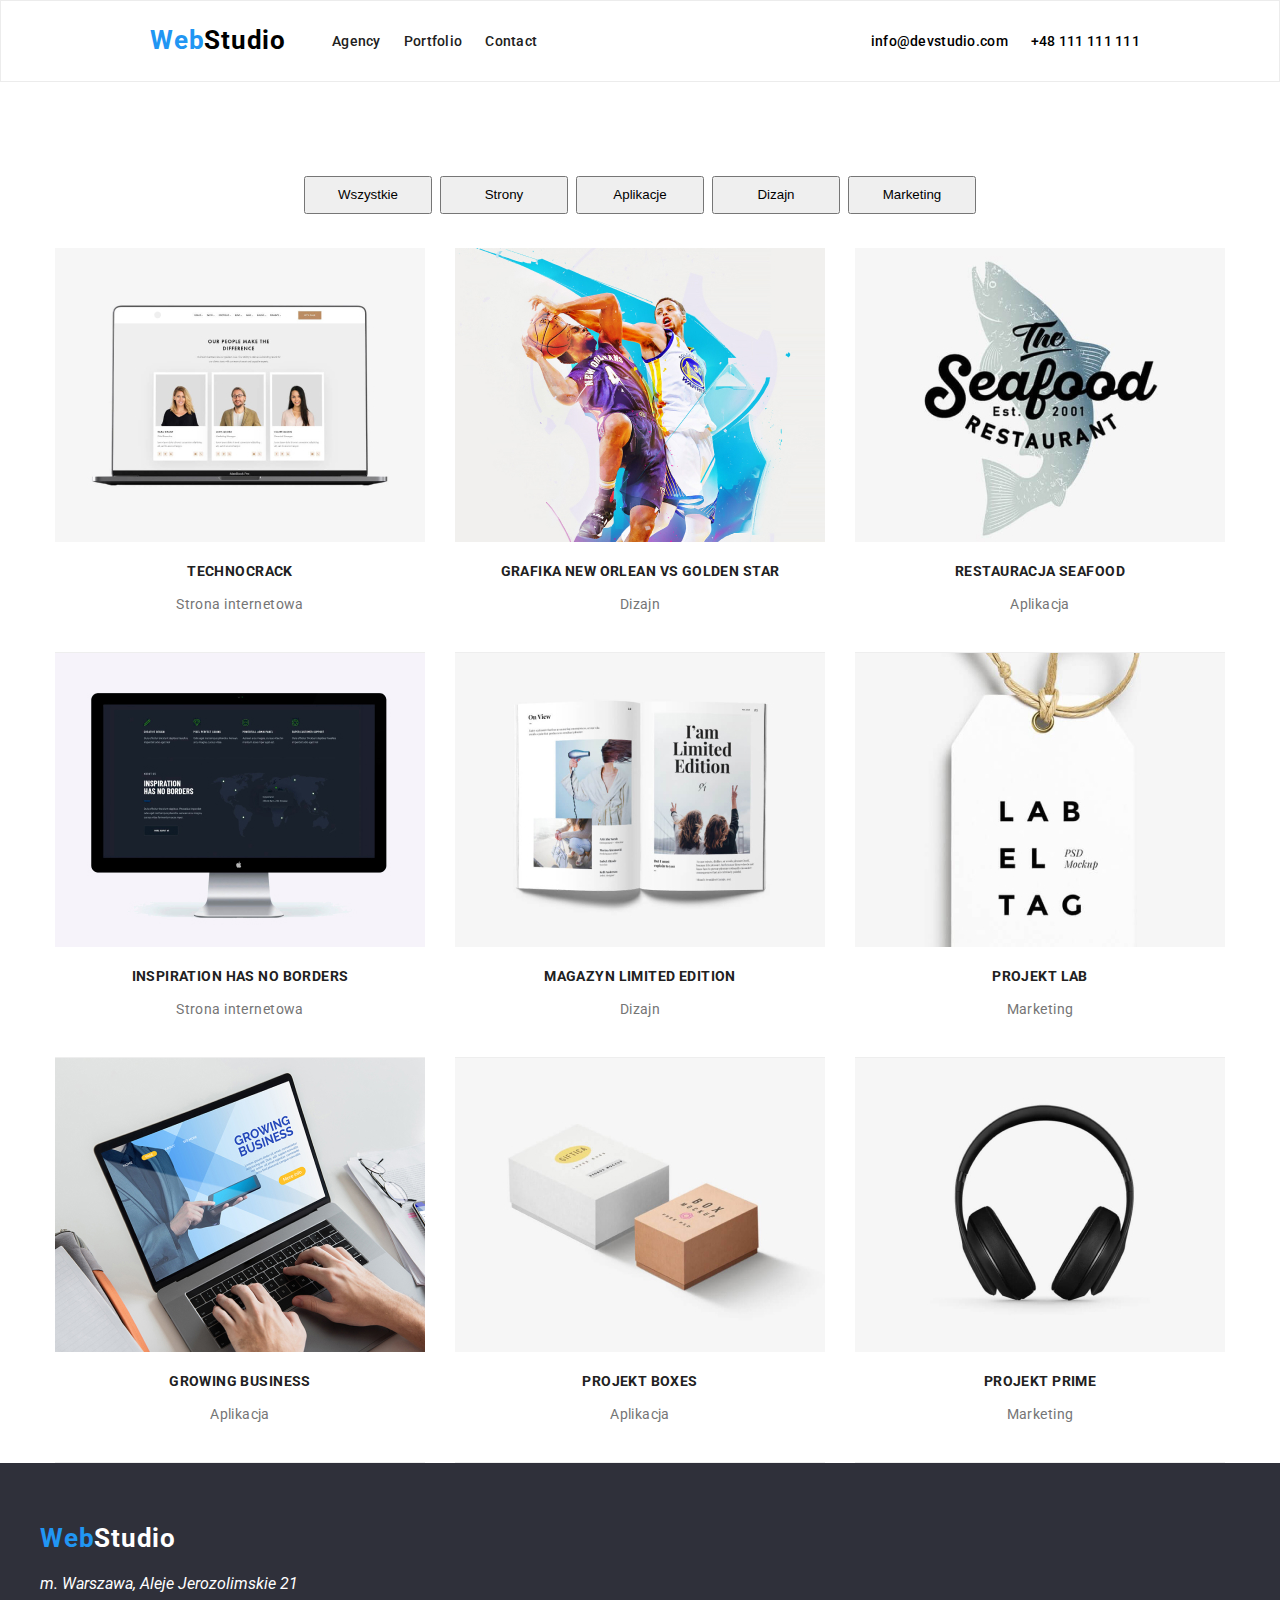
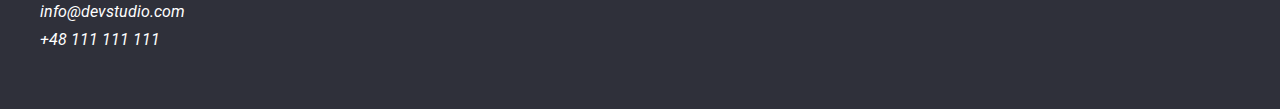
==== portfolio.html @ af219b0c "initial commit" ====
<!DOCTYPE html>
<html lang="en">

<head>
    <meta charset="UTF-8">
    <meta http-equiv="X-UA-Compatible" content="IE=edge">
    <meta name="viewport" content="width=device-width, initial-scale=1.0">
    <title>Portfolio</title>
    <link rel="stylesheet" href="styles.css">
    <link href="https://fonts.googleapis.com/css2?family=Roboto:wght@400;500;700&display=swap" rel="stylesheet" />

</head>

<body>
    <header class="header header_border">
        <div class="header_menu container">


            <nav class="nav">
                <a class="pierwsza_czesc_logo link ustawienie_logo_w_headerze" href="./index.html">
                    Web<span class="druga_czesc_logo link">Studio</span>
                </a>
                <ul class="nav__list list">
                    <li>
                        <a class="nav__l_i link" href="#">Agency</a>
                    </li>
                    <li>
                        <a class="nav__l_i link" href="./portfolio.html">Portfolio</a>
                    </li>
                    <li>
                        <a class="nav__l_i link" href="#">Contact</a>
                    </li>
                </ul>
            </nav>
            <ul class="adress_header list">
                <li>
                    <a class="adress_header_l_i link" href="mailto:info@devstudio.com">
                        info@devstudio.com</a>
                </li>

                <li>
                    <a class="adress_header_l_i link" href="tel:+48111111111">
                        +48 111 111 111</a>
                </li>
            </ul>

        </div>

    </header>


    <main>
        <!--filters-->
        <div class="container filters">
            <section class="margin_l_r_auto">
                <button type="button" class="portfolio_btn">Wszystkie</button>
                <button type="button" class="portfolio_btn">
                    Strony</button>
                <button type="button" class="portfolio_btn">
                    Aplikacje</button>
                <button type="button" class="portfolio_btn">
                    Dizajn</button>
                <button type="button" class="portfolio_btn">
                    Marketing</button>
            </section>
        </div>
        <section class="container">
            <ul class="wrapping">
                <li class="list porftolio_list porftolio_border"><img src="./images/projekt1.jpg" alt="strona z ludźmi">
                    <div class="boxWtxtPortfolio">
                        <h3 class="naglowki_niższego_stopnia">Technocrack</h3>
                        <p class="akapit_p_class">Strona internetowa</p>
                    </div>

                </li>
                <li class="list porftolio_list porftolio_border"><img src="./images/projekt3.jpg"
                        alt="basketball players">
                    <div class="boxWtxtPortfolio">
                        <h3 class="naglowki_niższego_stopnia">Grafika New Orlean vs Golden Star</h3>
                        <p class="akapit_p_class">Dizajn</p>
                    </div>

                </li>
                <li class="list porftolio_list porftolio_border"><img src="./images/projekt4.jpg"
                        alt="Logo restauracji">
                    <div class="boxWtxtPortfolio">
                        <h3 class="naglowki_niższego_stopnia">Restauracja Seafood</h3>
                        <p class="akapit_p_class">Aplikacja</p>
                    </div>

                </li>
                <li class="list porftolio_list porftolio_border"><img src="./images/projekt5.jpg" alt="monitor">
                    <div class="boxWtxtPortfolio">
                        <h3 class="naglowki_niższego_stopnia">Inspiration has no Borders</h3>
                        <p class="akapit_p_class">Strona internetowa</p>
                    </div>

                </li>
                <li class="list porftolio_list porftolio_border"><img src="./images/projekt6.jpg" alt="otwarty magazyn">
                    <div class="boxWtxtPortfolio">
                        <h3 class="naglowki_niższego_stopnia">Magazyn Limited Edition</h3>
                        <p class="akapit_p_class">Dizajn</p>
                    </div>

                </li>
                <li class="list porftolio_list porftolio_border"><img src="./images/projekt7.jpg" alt="brand">
                    <div class="boxWtxtPortfolio">
                        <h3 class="naglowki_niższego_stopnia">Projekt LAB</h3>
                        <p class="akapit_p_class">Marketing</p>
                    </div>

                </li>
                <li class="list porftolio_list porftolio_border"><img src="./images/projekt8.jpg"
                        alt="person working on laptop">
                    <div class="boxWtxtPortfolio">
                        <h3 class="naglowki_niższego_stopnia">Growing Business</h3>
                        <p class="akapit_p_class">Aplikacja</p>
                    </div>

                </li>
                <li class="list porftolio_list porftolio_border"><img src="./images/projekt9.jpg" alt="boxes">
                    <div class="boxWtxtPortfolio">
                        <h3 class="naglowki_niższego_stopnia">Projekt Boxes</h3>
                        <p class="akapit_p_class">Aplikacja</p>
                    </div>

                </li>
                <li class="list porftolio_list porftolio_border"><img src="./images/projekt2.jpg" alt="headphones">
                    <div class="boxWtxtPortfolio">
                        <h3 class="naglowki_niższego_stopnia">Projekt Prime</h3>
                        <p class="akapit_p_class">Marketing</p>
                    </div>

                </li>
            </ul>
        </section>
    </main>




    <footer class="footer">
        <div class="container">
            <div class="logo_stopki">
                <a class="pierwsza_czesc_logo_footer" href="./index.html">Web<span
                        class="druga_czesc_logo potrzeba_białego_tekstu">Studio</span>
                </a>
            </div>


            <address class="adress">
                <ul>
                    <li class="ulozenie_adresu_w_stopce list">
                        <a class="potrzeba_białego_tekstu link list">
                            m. Warszawa, Aleje Jerozolimskie 21</a>
                    </li>
                    <li class="ulozenie_adresu_w_stopce list">
                        <a class="adress_footer_l_i potrzeba_białego_tekstu link list" href="mailto:info@devstudio.com">
                            info@devstudio.com</a>
                    </li>
                    <li class="list ulozenie_adresu_w_stopce ulozenie_adresu_w_stopce_ostatni_element"><a
                            class="adress_footer_l_i potrzeba_białego_tekstu link list" href="tel:+48111111111">
                            +48 111 111 111</a></li>
                </ul>
            </address>
        </div>
    </footer>

</body>

</html>
---- styles.css ----
:root {
  --main--font: "Roboto", sans-serif;
  --main--color: #2196f3;
  --secondary-color: #000;
  --third-color: #fff;
  --main-background-color: #fff;
  --secoundary-backgroundcolor: #2196f3;
}

body {
  font-family: var(--main--font);
  background-color: var(--main-background-color);
  color: var(--secondary-color);
  margin: 0;
  padding: 0;
}
h1,
h2,
h3,
h4,
h5,
h6 {
  margin: 0;
}
ul,
ol {
  margin: 0;
  padding: 0;
}
p {
  padding: 0;
}
.list {
  list-style: none;
}
.link {
  text-decoration: none;
}
img {
  display: block;
}

.container {
  width: 1200px;
  margin-left: auto;
  margin-right: auto;
}
.header_border{
  border: 1px solid #ECECEC;
}

.header .container {
  display: flex;
}

.nav__list {
  display: flex;
  align-items: center;
}
.nav {
  display: flex;
}
.adress_header {
  display: flex;
  align-items: center;
}
.pierwsza_czesc_logo {
  display: flex;
  margin-left: 110px;
}
.druga_czesc_logo {
  display: flex;
  margin-right: 46px;
}

.ustawienie_logo_w_headerze{
  padding-top: 24px;
  padding-bottom: 25px;
}


.nav__l_i {
  margin-right: 23px;
}
.adress_header {
  margin-left: auto;
  margin-right: 100px;
}
.adress_header_l_i {
  margin-left: 23px;
}

/* LOGO */
.pierwsza_czesc_logo {
  font-family: var(--main-color);
  font-weight: 700;
  font-size: 26px;
  text-decoration: none;
  line-height: 1.192;
  letter-spacing: 0.03em;
  color: #2196f3;
}

.druga_czesc_logo {
  color: var(--secondary-color);
  letter-spacing: 0.03em;
  text-decoration: none;
  line-height: 1.192;
  font-weight: 700;
  font-size: 26px;
}

.footer {
  background: #2f303a;
}
.logo_stopki {
  padding-top: 60px;
  padding-bottom: 20px;
}

.ulozenie_adresu_w_stopce {
  padding-bottom: 9px;
}
.ulozenie_adresu_w_stopce_ostatni_element {
  padding-bottom: 60px;
}

.background_div {
  background: #2f303a;
}
.container_hero {
  display: flex;
  flex-direction: column;
  align-items: center;
  justify-content: center;
  color: var(--third-color);
  padding-top: 200px;
  padding-bottom: 200px;
}
/* NAGŁóWEK*/

.nav__l_i {
  text-decoration: none;
  font-weight: 500;
  font-size: 14px;
  line-height: 1.333;
  letter-spacing: 0.02em;
  color: #212121;
}

.nav__l_i:hover,
.nav__l_i:focus,
.adress_header_l_i:hover,
.adress_header_l_i:focus .adress_footer_l_i:hover,
.adress_footer_l_i:focus {
  color: var(--main--color);
}
.modal-btn:hover,
.modal-btn:focus,
.portfolio_btn:hover,
.portfolio_btn:focus {
  background-color: var(--main--color);
  color: var(--third-color);
}

.adress_header {
  font-weight: 500;
  font-size: 14px;
  line-height: 1.333;
  letter-spacing: 0.02em;
}

.adress_header_l_i,
.adress_footer_l_i {
  text-decoration: none;
  color: var(--secondary-color);
}
.padding_hero {
  padding-bottom: 30px;
}

.znacznik_naglowka {
  width: 696px;
  height: 120px;

  margin-left: auto;
  margin-right: auto;
  font-weight: 900;
  font-size: 44px;
  line-height: 1.36;
  text-align: center;
  letter-spacing: 0.06em;
  text-transform: uppercase;
  color: var(--third-color);
}

.modal-btn {
  cursor: pointer;
  width: 200px;
  height: 50px;
  background: var(--main--color);
  box-shadow: 0px 4px 4px rgba(0, 0, 0, 0.15);
  border-radius: 4px;
}

/* Dotyczące tesktów */
.akapit_p_class {
  font-size: 14px;
  line-height: 1.714;
  letter-spacing: 0.03em;
  color: #757575;
}

.naglowki_niższego_stopnia {
  font-weight: bold;
  font-size: 14px;
  line-height: 1.142;
  letter-spacing: 0.03em;
  text-transform: uppercase;
  color: #212121;
}

.naglowek_drugiego_stopnia {
  font-weight: bold;
  font-size: 36px;
  line-height: 1.166;
  text-align: center;
  letter-spacing: 0.03em;
  color: #212121;
  padding-bottom: 50px;
}
.potrzeba_białego_tekstu {
  color: var(--third-color);
}

.box {
  width: 370px;
  height: 294px;
  padding-right: 30px;
  padding-left: 30px;
}
.box2 {
  padding-right: 30px;
  padding-left: 30px;
}
.our_team_padding {
  padding-top: 188px;
  padding-bottom: 50px;
}
.boxWtxt {
  display: flex;
  flex-direction: column;
  align-items: center;
  justify-content: center;
  width: 270px;
  height: 108px;
  margin-right: 30px;
  margin-left: 30px;
}
.boxWtxtPortfolio {
  display: flex;
  flex-direction: column;
  align-items: center;
  justify-content: center;
  width: 370px;
  height: 110px;
}
.boxWtxt1 {
  padding-top: 30px;
  padding-bottom: 10px;
}
.boxWtxt2 {
  padding-bottom: 30px;
}

.lorem_list {
  display: flex;
}
.lista_zdjec {
  margin-left: auto;
  margin-right: auto;
}

/* koniec dot. tekstu*/

/* background*/
.lorem_list_bg {
  margin-right: auto;
  margin-left: auto;
  padding-top: 94px;
  padding-bottom: 94px;
}

.what_we_do {
  padding-bottom: 50px;
  display: flex;
  flex-direction: column;
  align-items: center;
  justify-content: center;
}
.container_our_team_bg {
  display: flex;
  flex-direction: column;
  align-items: center;
  justify-content: center;
}
.pierwsza_czesc_logo_footer {
  display: flex;
  font-family: var(--main-color);
  font-weight: 700;
  font-size: 26px;
  text-decoration: none;
  line-height: 1.192;
  letter-spacing: 0.03em;
  color: #2196f3;
}

/* PORTFOLIO PART */
.portfolio_btn {
  cursor: pointer;
  width: 128px;
  height: 38px;
  margin-right: 4px;
  margin-left: 4px;
}

.filters {
  padding-top: 94px;
  padding-bottom: 34px;
}
.wrapping {
  display: flex;
  flex-wrap: wrap;
}
.margin_l_r_auto {
  display: flex;
  justify-content: center;
  margin-left: auto;
  margin-right: auto;
}
.porftolio_list:nth-child(3n + 1) {
  margin-right: 30px;
  margin-left: 15px;
}
.porftolio_list:nth-child(3n) {
  margin-right: 15px;
  margin-left: 30px;
}
.porftolio_border{
  border-bottom: 1px solid #EEEEEE;
}
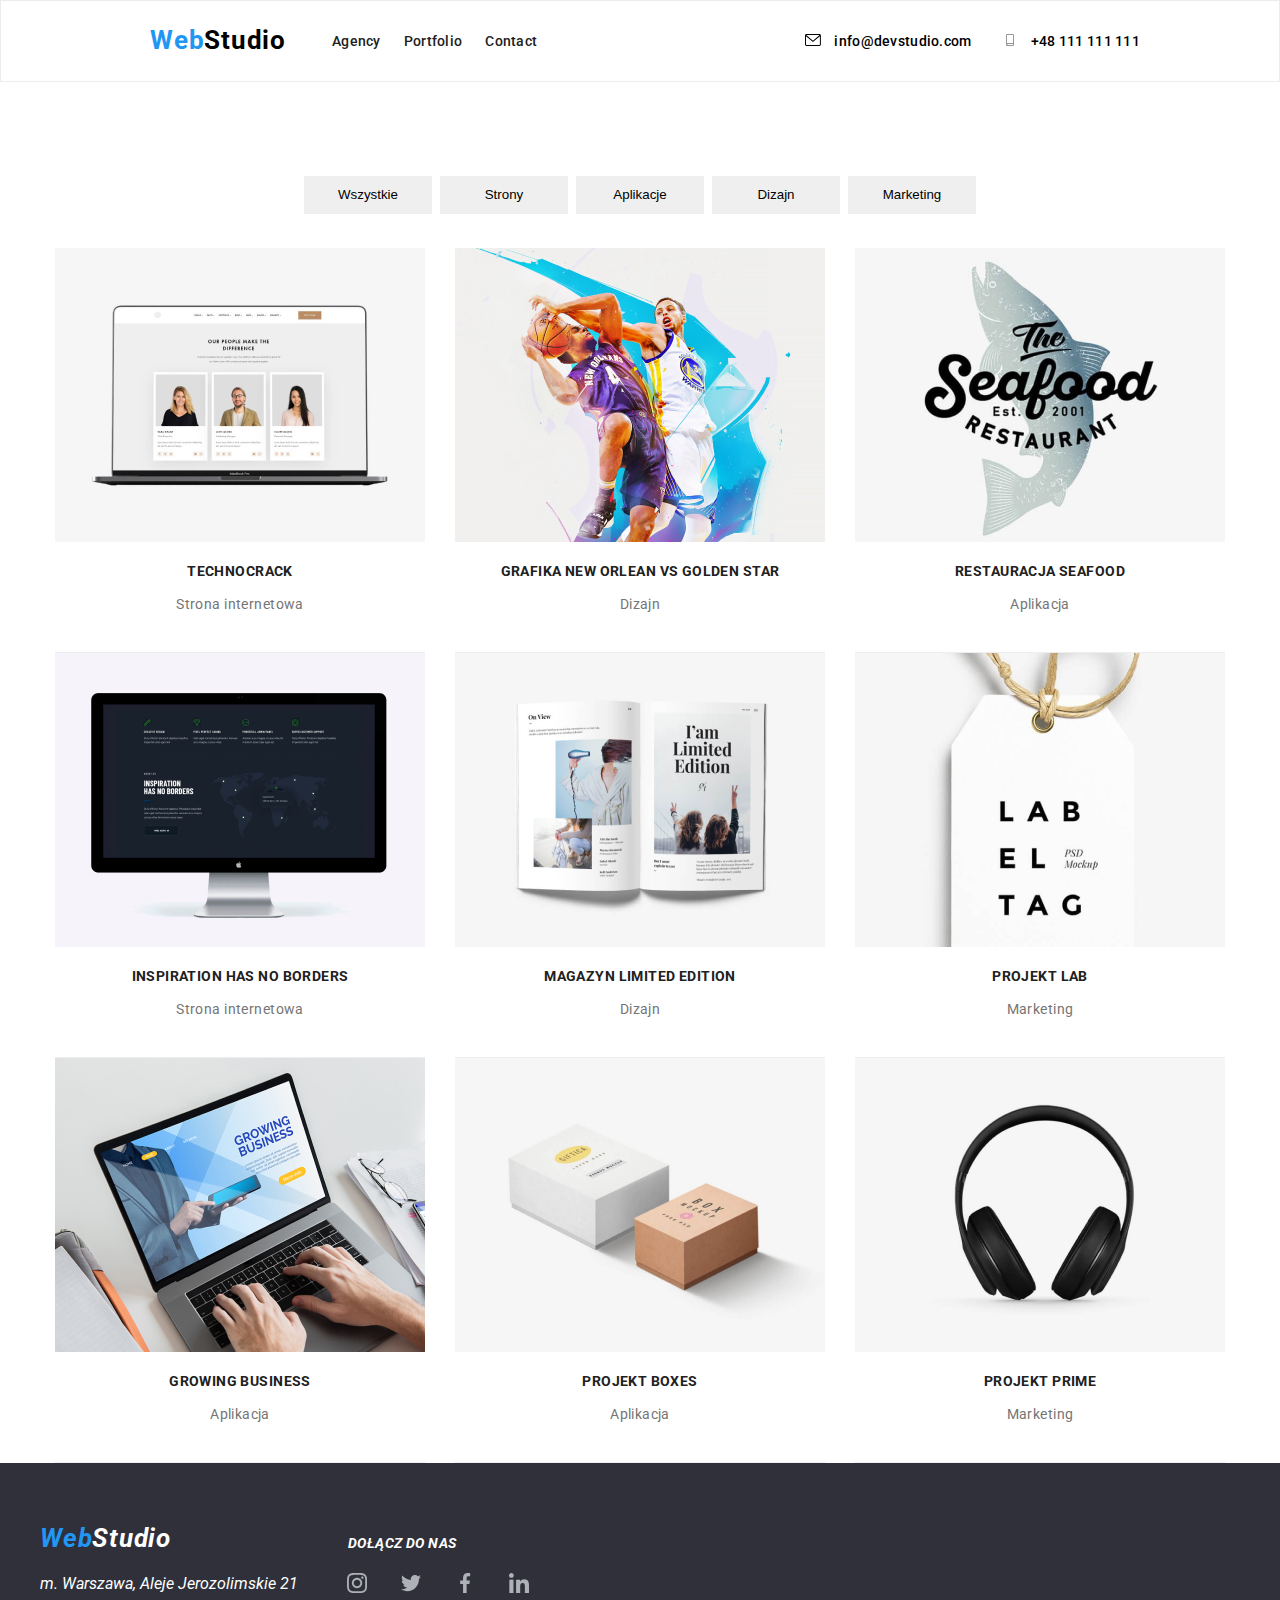
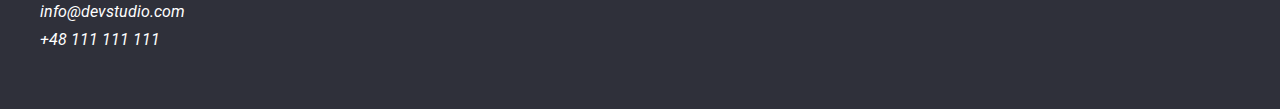
==== commit fa97de2d: "gotowe_do_wyslania_zad_4" ====
--- a/portfolio.html
+++ b/portfolio.html
@@ -34,11 +34,18 @@
             </nav>
             <ul class="adress_header list">
                 <li>
+                    <svg width="16" height="12">
+                        <use href="../images/symbole_heder_lorem.svg#icon-email"></use>
+                    </svg>
                     <a class="adress_header_l_i link" href="mailto:info@devstudio.com">
+
                         info@devstudio.com</a>
                 </li>
 
                 <li>
+                    <svg width="16" height="12" class="odstep_miedzy_email_telefon">
+                        <use href="../images/symbole_heder_lorem.svg#icon-smartphone"></use>
+                    </svg>
                     <a class="adress_header_l_i link" href="tel:+48111111111">
                         +48 111 111 111</a>
                 </li>
@@ -66,22 +73,23 @@
         </div>
         <section class="container">
             <ul class="wrapping">
-                <li class="list porftolio_list porftolio_border"><img src="./images/projekt1.jpg" alt="strona z ludźmi">
-                    <div class="boxWtxtPortfolio">
-                        <h3 class="naglowki_niższego_stopnia">Technocrack</h3>
+                <li class="list porftolio_list porftolio_border portfolio_swiec"><img src="./images/projekt1.jpg"
+                        alt="strona z ludźmi">
+                    <div class="boxWtxtPortfolio">
+                        <h3 class="naglowki_niższego_stopnia portfolio_title">Technocrack</h3>
                         <p class="akapit_p_class">Strona internetowa</p>
                     </div>
 
                 </li>
-                <li class="list porftolio_list porftolio_border"><img src="./images/projekt3.jpg"
+                <li class="list porftolio_list porftolio_border portfolio_swiec"><img src="./images/projekt3.jpg"
                         alt="basketball players">
                     <div class="boxWtxtPortfolio">
-                        <h3 class="naglowki_niższego_stopnia">Grafika New Orlean vs Golden Star</h3>
+                        <h3 class="naglowki_niższego_stopnia portfolio_title">Grafika New Orlean vs Golden Star</h3>
                         <p class="akapit_p_class">Dizajn</p>
                     </div>
 
                 </li>
-                <li class="list porftolio_list porftolio_border"><img src="./images/projekt4.jpg"
+                <li class="list porftolio_list porftolio_border portfolio_swiec"><img src="./images/projekt4.jpg"
                         alt="Logo restauracji">
                     <div class="boxWtxtPortfolio">
                         <h3 class="naglowki_niższego_stopnia">Restauracja Seafood</h3>
@@ -89,28 +97,31 @@
                     </div>
 
                 </li>
-                <li class="list porftolio_list porftolio_border"><img src="./images/projekt5.jpg" alt="monitor">
+                <li class="list porftolio_list porftolio_border portfolio_swiec"><img src="./images/projekt5.jpg"
+                        alt="monitor">
                     <div class="boxWtxtPortfolio">
                         <h3 class="naglowki_niższego_stopnia">Inspiration has no Borders</h3>
                         <p class="akapit_p_class">Strona internetowa</p>
                     </div>
 
                 </li>
-                <li class="list porftolio_list porftolio_border"><img src="./images/projekt6.jpg" alt="otwarty magazyn">
+                <li class="list porftolio_list porftolio_border portfolio_swiec"><img src="./images/projekt6.jpg"
+                        alt="otwarty magazyn">
                     <div class="boxWtxtPortfolio">
                         <h3 class="naglowki_niższego_stopnia">Magazyn Limited Edition</h3>
                         <p class="akapit_p_class">Dizajn</p>
                     </div>
 
                 </li>
-                <li class="list porftolio_list porftolio_border"><img src="./images/projekt7.jpg" alt="brand">
+                <li class="list porftolio_list porftolio_border portfolio_swiec"><img src="./images/projekt7.jpg"
+                        alt="brand">
                     <div class="boxWtxtPortfolio">
                         <h3 class="naglowki_niższego_stopnia">Projekt LAB</h3>
                         <p class="akapit_p_class">Marketing</p>
                     </div>
 
                 </li>
-                <li class="list porftolio_list porftolio_border"><img src="./images/projekt8.jpg"
+                <li class="list porftolio_list porftolio_border portfolio_swiec"><img src="./images/projekt8.jpg"
                         alt="person working on laptop">
                     <div class="boxWtxtPortfolio">
                         <h3 class="naglowki_niższego_stopnia">Growing Business</h3>
@@ -118,14 +129,16 @@
                     </div>
 
                 </li>
-                <li class="list porftolio_list porftolio_border"><img src="./images/projekt9.jpg" alt="boxes">
+                <li class="list porftolio_list porftolio_border portfolio_swiec"><img src="./images/projekt9.jpg"
+                        alt="boxes">
                     <div class="boxWtxtPortfolio">
                         <h3 class="naglowki_niższego_stopnia">Projekt Boxes</h3>
                         <p class="akapit_p_class">Aplikacja</p>
                     </div>
 
                 </li>
-                <li class="list porftolio_list porftolio_border"><img src="./images/projekt2.jpg" alt="headphones">
+                <li class="list porftolio_list porftolio_border portfolio_swiec"><img src="./images/projekt2.jpg"
+                        alt="headphones">
                     <div class="boxWtxtPortfolio">
                         <h3 class="naglowki_niższego_stopnia">Projekt Prime</h3>
                         <p class="akapit_p_class">Marketing</p>
@@ -141,27 +154,85 @@
 
     <footer class="footer">
         <div class="container">
-            <div class="logo_stopki">
-                <a class="pierwsza_czesc_logo_footer" href="./index.html">Web<span
-                        class="druga_czesc_logo potrzeba_białego_tekstu">Studio</span>
-                </a>
-            </div>
+
 
 
             <address class="adress">
-                <ul>
-                    <li class="ulozenie_adresu_w_stopce list">
-                        <a class="potrzeba_białego_tekstu link list">
-                            m. Warszawa, Aleje Jerozolimskie 21</a>
-                    </li>
-                    <li class="ulozenie_adresu_w_stopce list">
-                        <a class="adress_footer_l_i potrzeba_białego_tekstu link list" href="mailto:info@devstudio.com">
-                            info@devstudio.com</a>
-                    </li>
-                    <li class="list ulozenie_adresu_w_stopce ulozenie_adresu_w_stopce_ostatni_element"><a
-                            class="adress_footer_l_i potrzeba_białego_tekstu link list" href="tel:+48111111111">
-                            +48 111 111 111</a></li>
+
+                <ul class="list list_flex">
+                    <li>
+                        <div class="box_footer">
+                            <ul class="list link">
+                                <li>
+                                    <div class="logo_stopki">
+                                        <a class="pierwsza_czesc_logo_footer" href="./index.html">Web<span
+                                                class="druga_czesc_logo potrzeba_białego_tekstu">
+                                                Studio</span>
+                                        </a>
+                                    </div>
+                                </li>
+                                <li class="list ulozenie_adresu_w_stopce">
+                                    <a class="potrzeba_białego_tekstu">
+                                        m. Warszawa, Aleje Jerozolimskie 21</a>
+                                </li>
+                                <li class="list ulozenie_adresu_w_stopce">
+                                    <a class="adress_footer_l_i list potrzeba_białego_tekstu"
+                                        href="mailto:info@devstudio.com">
+                                        info@devstudio.com</a>
+                                </li>
+                                <li class="list ulozenie_adresu_w_stopce ulozenie_adresu_w_stopce_ostatni_element"><a
+                                        class="adress_footer_l_i list potrzeba_białego_tekstu" href="tel:+48111111111">
+                                        +48 111 111 111</a></li>
+                            </ul>
+                        </div>
+                    </li>
+                    <li>
+                        <div class="box_footer dolacz_footer">
+
+                            <h2 class="naglowki_niższego_stopnia potrzeba_białego_tekstu padding_dolacz_footer">
+                                DOŁĄCZ DO NAS</h2>
+
+
+                            <ul class="list icon_list">
+                                <li class="svg_list_i">
+                                    <a class="svg_link_i" href="#">
+                                        <svg width="20px" height="20px">
+                                            <use href="../images/symbole_ourteam_social.svg#icon-instagram"></use>
+                                        </svg>
+                                    </a>
+                                </li>
+                                <li class="svg_list_i">
+                                    <a class="svg_link_i" href="#">
+                                        <svg width="20" height="20">
+                                            <use href="../images/symbole_ourteam_social.svg#icon-twitter"></use>
+                                        </svg>
+                                    </a>
+                                </li>
+                                <li class="svg_list_i">
+                                    <a class="svg_link_i" href="#">
+                                        <svg width="20" height="20">
+                                            <use href="../images/symbole_ourteam_social.svg#icon-facebook"></use>
+                                        </svg>
+                                    </a>
+                                </li>
+                                <li class="svg_list_i">
+                                    <a class="svg_link_i" href="#">
+                                        <svg width="20" height="20">
+                                            <use href="../images/symbole_ourteam_social.svg#icon-linkedin"></use>
+                                        </svg>
+                                    </a>
+                                </li>
+                            </ul>
+                        </div>
+                    </li>
                 </ul>
+
+
+
+
+
+
+
             </address>
         </div>
     </footer>
--- a/styles.css
+++ b/styles.css
@@ -45,8 +45,8 @@
   margin-left: auto;
   margin-right: auto;
 }
-.header_border{
-  border: 1px solid #ECECEC;
+.header_border {
+  border: 1px solid #ececec;
 }
 
 .header .container {
@@ -73,12 +73,11 @@
   margin-right: 46px;
 }
 
-.ustawienie_logo_w_headerze{
+.ustawienie_logo_w_headerze {
   padding-top: 24px;
   padding-bottom: 25px;
 }
 
-
 .nav__l_i {
   margin-right: 23px;
 }
@@ -87,7 +86,10 @@
   margin-right: 100px;
 }
 .adress_header_l_i {
-  margin-left: 23px;
+  margin-left: 10px;
+}
+.odstep_miedzy_email_telefon {
+  margin-left: 30px;
 }
 
 /* LOGO */
@@ -128,6 +130,15 @@
 .background_div {
   background: #2f303a;
 }
+.background_img {
+  background-image: linear-gradient(
+      rgba(47, 48, 58, 0.4),
+      rgba(47, 48, 58, 0.4)
+    ),
+    url(./images/background_hero.png);
+  background-size: cover;
+  background-repeat: no-repeat;
+}
 .container_hero {
   display: flex;
   flex-direction: column;
@@ -151,7 +162,8 @@
 .nav__l_i:hover,
 .nav__l_i:focus,
 .adress_header_l_i:hover,
-.adress_header_l_i:focus .adress_footer_l_i:hover,
+.adress_header_l_i:focus,
+.adress_footer_l_i:hover,
 .adress_footer_l_i:focus {
   color: var(--main--color);
 }
@@ -161,6 +173,16 @@
 .portfolio_btn:focus {
   background-color: var(--main--color);
   color: var(--third-color);
+}
+
+.lorem_vector {
+  width: 270px;
+  height: 120px;
+  align-items: center;
+  justify-content: center;
+  margin-left: auto;
+  margin-right: auto;
+  display: flex;
 }
 
 .adress_header {
@@ -233,6 +255,10 @@
   color: var(--third-color);
 }
 
+.address {
+  display: flex;
+}
+
 .box {
   width: 370px;
   height: 294px;
@@ -240,11 +266,11 @@
   padding-left: 30px;
 }
 .box2 {
-  padding-right: 30px;
-  padding-left: 30px;
+  margin-right: 15px;
+  margin-left: 15px;
 }
 .our_team_padding {
-  padding-top: 188px;
+  padding-top: 94px;
   padding-bottom: 50px;
 }
 .boxWtxt {
@@ -253,9 +279,8 @@
   align-items: center;
   justify-content: center;
   width: 270px;
-  height: 108px;
-  margin-right: 30px;
-  margin-left: 30px;
+  margin-right: 15px;
+  margin-left: 15px;
 }
 .boxWtxtPortfolio {
   display: flex;
@@ -265,20 +290,105 @@
   width: 370px;
   height: 110px;
 }
+.social_icons {
+  width: 270px;
+  display: flex;
+  align-items: center;
+  justify-content: center;
+}
+.svg_list_i > .svg_link_i {
+  display: flex;
+  justify-content: center;
+  align-items: center;
+  width: 44px;
+  height: 44px;
+  border-radius: 50%;
+  margin-left: 10px;
+  fill: #afb1b8;
+}
+.icon_list {
+  width: 270px;
+  display: flex;
+  justify-content: center;
+  align-items: center;
+  margin-left: auto;
+  margin-right: auto;
+  padding-bottom: 94px;
+}
+
+.svg_link_i:hover,
+.svg_link_i:focus {
+  background-color: var(--main--color);
+  fill: var(--secondary-color);
+}
+.svg_list_i_c > .svg_link_i_c {
+  display: flex;
+  justify-content: center;
+  align-items: center;
+  width: 170px;
+  height: 92px;
+  border-radius: 50%;
+  margin-left: 10px;
+  fill: #afb1b8;
+}
+.portfolio_title {
+  justify-content: center;
+  text-align: center;
+  display: flex;
+  align-items: center;
+  margin-left: auto;
+  margin-right: auto;
+}
+
+.portfolio_swiec:hover,
+.portfolio_swiec:focus {
+  filter: brightness(50%);
+  background-color: rgba(47, 48, 58, 0.4);
+}
+
+.icon_list {
+  display: flex;
+  justify-content: center;
+  align-items: center;
+  margin-left: auto;
+  margin-right: auto;
+}
+
+.svg_link_i_c:hover,
+.svg_link_i_c:focus {
+  background-color: var(--main--color);
+  fill: var(--secondary-color);
+}
 .boxWtxt1 {
-  padding-top: 30px;
+  margin-top: 30px;
+  /* padding-bottom: 10px; */
+}
+/* .boxWtxt2 {
+  padding-bottom: 16px;
+} */
+.osoba_bg {
+  width: 270px;
+  height: 428px;
+  background-color: var(--main-background-color);
+  margin-bottom: 94px;
+}
+
+.lorem_list {
+  display: flex;
+}
+.lista_zdjec {
+  margin-left: auto;
+  margin-right: auto;
+}
+.list_flex {
+  display: flex;
+}
+
+.padding_dolacz_footer {
+  padding-left: 50px;
+  text-decoration: none;
+  padding-top: 72px;
   padding-bottom: 10px;
-}
-.boxWtxt2 {
-  padding-bottom: 30px;
-}
-
-.lorem_list {
-  display: flex;
-}
-.lista_zdjec {
-  margin-left: auto;
-  margin-right: auto;
 }
 
 /* koniec dot. tekstu*/
@@ -303,6 +413,7 @@
   flex-direction: column;
   align-items: center;
   justify-content: center;
+  background-color: #f5f4fa;
 }
 .pierwsza_czesc_logo_footer {
   display: flex;
@@ -322,6 +433,7 @@
   height: 38px;
   margin-right: 4px;
   margin-left: 4px;
+  border: none;
 }
 
 .filters {
@@ -346,6 +458,6 @@
   margin-right: 15px;
   margin-left: 30px;
 }
-.porftolio_border{
-  border-bottom: 1px solid #EEEEEE;
-}+.porftolio_border {
+  border-bottom: 1px solid #eeeeee;
+}
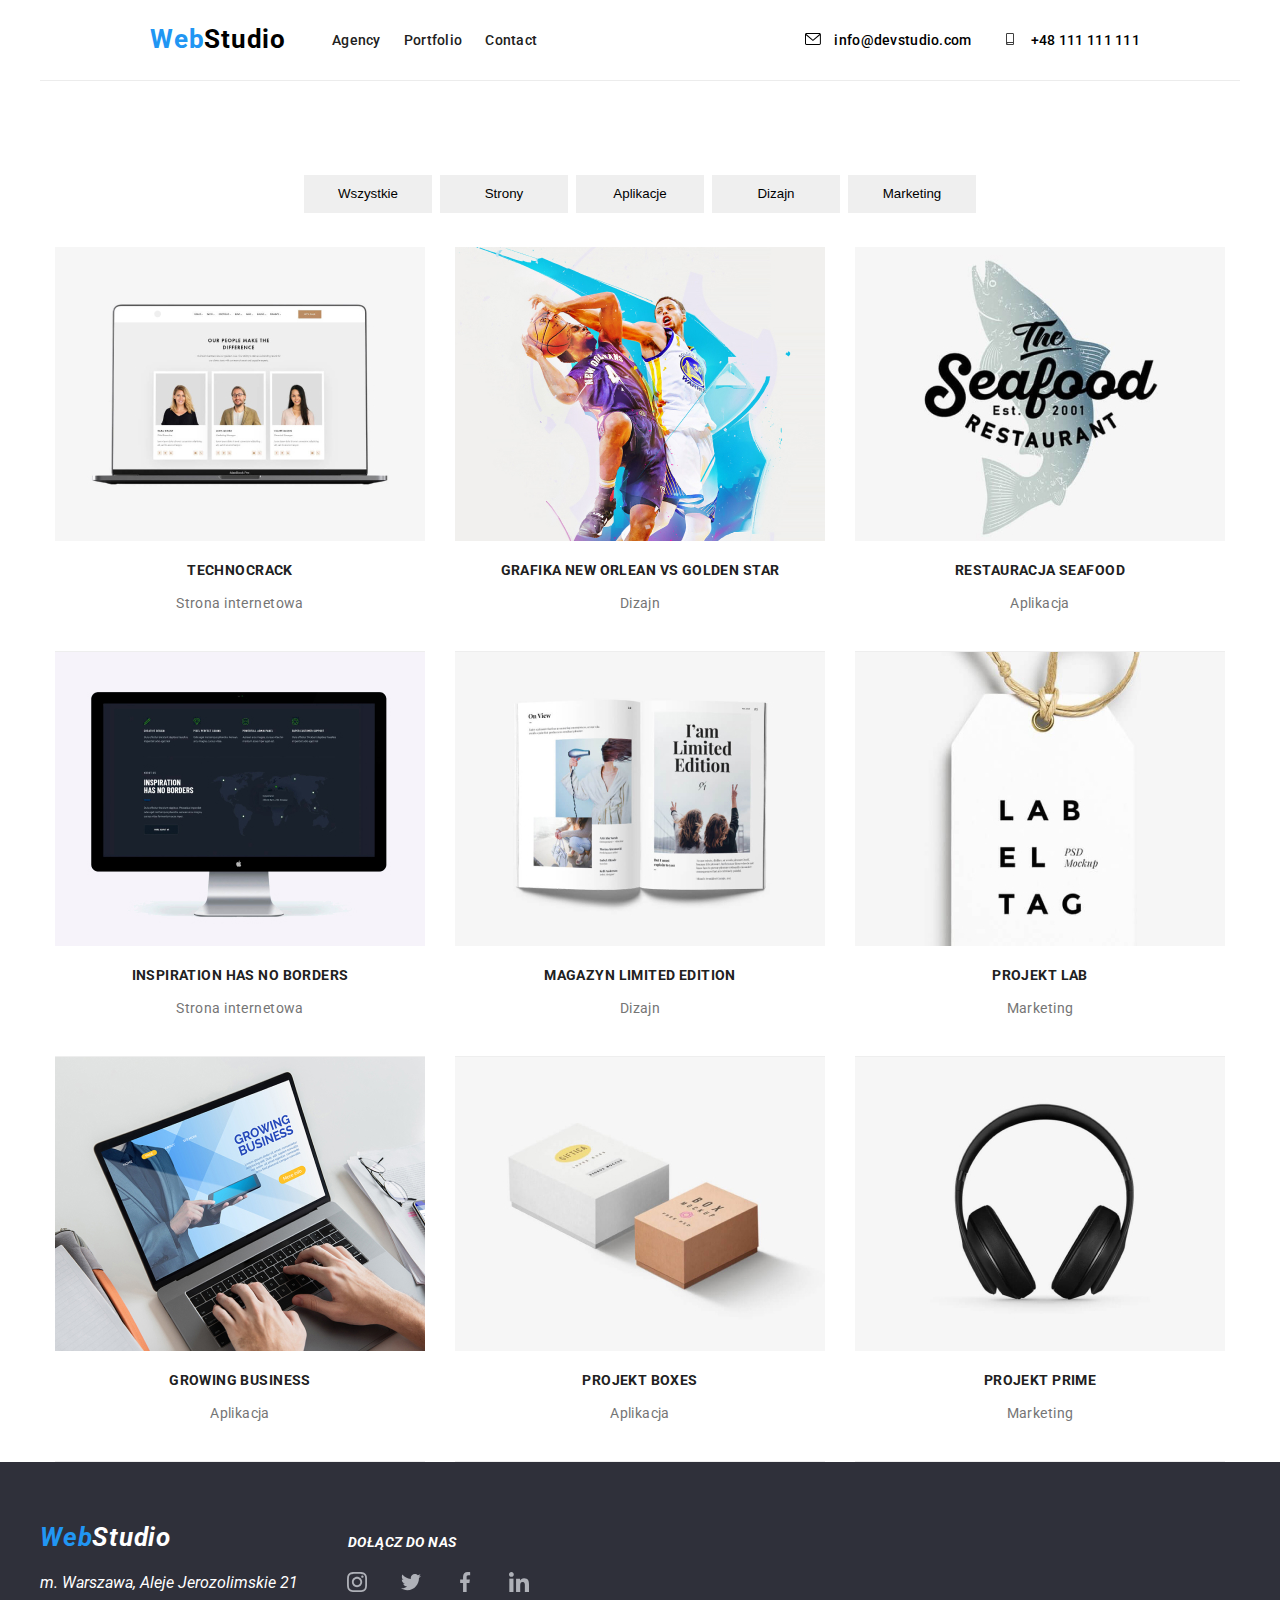
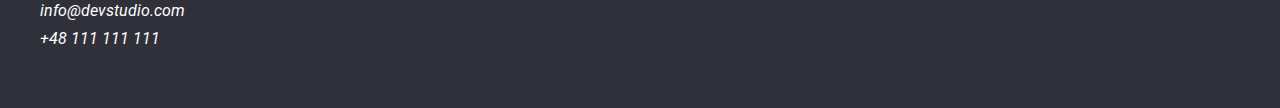
==== commit de9083a0: "fixes 3 sections" ====
--- a/portfolio.html
+++ b/portfolio.html
@@ -12,10 +12,10 @@
 </head>
 
 <body>
-    <header class="header header_border">
-        <div class="header_menu container">
-
-
+    <header class="header">
+        <div class="header_menu container header_border">
+    
+    
             <nav class="nav">
                 <a class="pierwsza_czesc_logo link ustawienie_logo_w_headerze" href="./index.html">
                     Web<span class="druga_czesc_logo link">Studio</span>
@@ -34,23 +34,23 @@
             </nav>
             <ul class="adress_header list">
                 <li>
-                    <svg width="16" height="12">
-                        <use href="../images/symbole_heder_lorem.svg#icon-email"></use>
+                    <svg width="16" height="12" class="svg_hover">
+                        <use href="./images/symbole_heder_lorem.svg#icon-email"></use>
                     </svg>
-                    <a class="adress_header_l_i link" href="mailto:info@devstudio.com">
-
+                    <a class="adress_header_l_i link address_color" href="mailto:info@devstudio.com">
+    
                         info@devstudio.com</a>
                 </li>
-
+    
                 <li>
-                    <svg width="16" height="12" class="odstep_miedzy_email_telefon">
-                        <use href="../images/symbole_heder_lorem.svg#icon-smartphone"></use>
+                    <svg width="16" height="12" class="svg_hover odstep_miedzy_email_telefon">
+                        <use href="./images/symbole_heder_lorem.svg#icon-smartphone"></use>
                     </svg>
-                    <a class="adress_header_l_i link" href="tel:+48111111111">
+                    <a class="adress_header_l_i link address_color" href="tel:+48111111111">
                         +48 111 111 111</a>
                 </li>
             </ul>
-
+    
         </div>
 
     </header>
@@ -197,28 +197,28 @@
                                 <li class="svg_list_i">
                                     <a class="svg_link_i" href="#">
                                         <svg width="20px" height="20px">
-                                            <use href="../images/symbole_ourteam_social.svg#icon-instagram"></use>
+                                            <use href="./images/symbole_ourteam_social.svg#icon-instagram"></use>
                                         </svg>
                                     </a>
                                 </li>
                                 <li class="svg_list_i">
                                     <a class="svg_link_i" href="#">
                                         <svg width="20" height="20">
-                                            <use href="../images/symbole_ourteam_social.svg#icon-twitter"></use>
+                                            <use href="./images/symbole_ourteam_social.svg#icon-twitter"></use>
                                         </svg>
                                     </a>
                                 </li>
                                 <li class="svg_list_i">
                                     <a class="svg_link_i" href="#">
                                         <svg width="20" height="20">
-                                            <use href="../images/symbole_ourteam_social.svg#icon-facebook"></use>
+                                            <use href="./images/symbole_ourteam_social.svg#icon-facebook"></use>
                                         </svg>
                                     </a>
                                 </li>
                                 <li class="svg_list_i">
                                     <a class="svg_link_i" href="#">
                                         <svg width="20" height="20">
-                                            <use href="../images/symbole_ourteam_social.svg#icon-linkedin"></use>
+                                            <use href="./images/symbole_ourteam_social.svg#icon-linkedin"></use>
                                         </svg>
                                     </a>
                                 </li>
--- a/styles.css
+++ b/styles.css
@@ -46,7 +46,7 @@
   margin-right: auto;
 }
 .header_border {
-  border: 1px solid #ececec;
+  border-bottom: 1px solid #ececec;
 }
 
 .header .container {
@@ -159,10 +159,12 @@
   color: #212121;
 }
 
+
+
+
+
 .nav__l_i:hover,
 .nav__l_i:focus,
-.adress_header_l_i:hover,
-.adress_header_l_i:focus,
 .adress_footer_l_i:hover,
 .adress_footer_l_i:focus {
   color: var(--main--color);
@@ -195,8 +197,25 @@
 .adress_header_l_i,
 .adress_footer_l_i {
   text-decoration: none;
-  color: var(--secondary-color);
-}
+}
+.address_color{
+color: var(--secondary-color);
+fill: var(--main--color);
+
+}
+.address_color:focus,
+.address_color:hover,
+.svg_hover:focus,
+.svg_hover:hover{
+  color: var(--main--color);
+  fill:var(--main--color);
+}
+.svg_hover{
+  fill: currentColor;
+}
+
+
+
 .padding_hero {
   padding-bottom: 30px;
 }
@@ -262,13 +281,23 @@
 .box {
   width: 370px;
   height: 294px;
-  padding-right: 30px;
-  padding-left: 30px;
-}
-.box2 {
+  padding-right: 15px;
+  padding-left: 15px;
+}
+.box:first-child{
+width: 370px;
+  height: 294px;
+  padding-left: 15px;
+}
+.box:last-child{
+width: 370px;
+  height: 294px;
+  padding-right: 15px;
+}
+/* .box2 {
   margin-right: 15px;
   margin-left: 15px;
-}
+} */
 .our_team_padding {
   padding-top: 94px;
   padding-bottom: 50px;
@@ -279,8 +308,6 @@
   align-items: center;
   justify-content: center;
   width: 270px;
-  margin-right: 15px;
-  margin-left: 15px;
 }
 .boxWtxtPortfolio {
   display: flex;
@@ -306,6 +333,7 @@
   margin-left: 10px;
   fill: #afb1b8;
 }
+
 .icon_list {
   width: 270px;
   display: flex;
@@ -352,6 +380,31 @@
   align-items: center;
   margin-left: auto;
   margin-right: auto;
+}
+
+
+.svg_list_i_c_k > .svg_link_i_c_k {
+  display: flex;
+  justify-content: center;
+  align-items: center;
+  width: 170px;
+  height: 92px;
+  margin-left: 10px;
+  border: 1px solid #AFB1B8;
+box-sizing: border-box;
+border-radius: 4px;
+  fill: #afb1b8;
+}
+.icon_color:hover,
+.icon_color:focus,
+.svg_link_i_c_k:hover,
+.svg_link_i_c_k:focus{
+  border-color: var(--secoundary-backgroundcolor);
+  fill:  var(--main--color);
+}
+.icon_color{
+  
+  fill:#AFB1B8;;
 }
 
 .svg_link_i_c:hover,
@@ -371,6 +424,8 @@
   height: 428px;
   background-color: var(--main-background-color);
   margin-bottom: 94px;
+  margin-right: 15px;
+  margin-left: 15px;
 }
 
 .lorem_list {
@@ -413,6 +468,9 @@
   flex-direction: column;
   align-items: center;
   justify-content: center;
+
+}
+.our_team_bg{
   background-color: #f5f4fa;
 }
 .pierwsza_czesc_logo_footer {
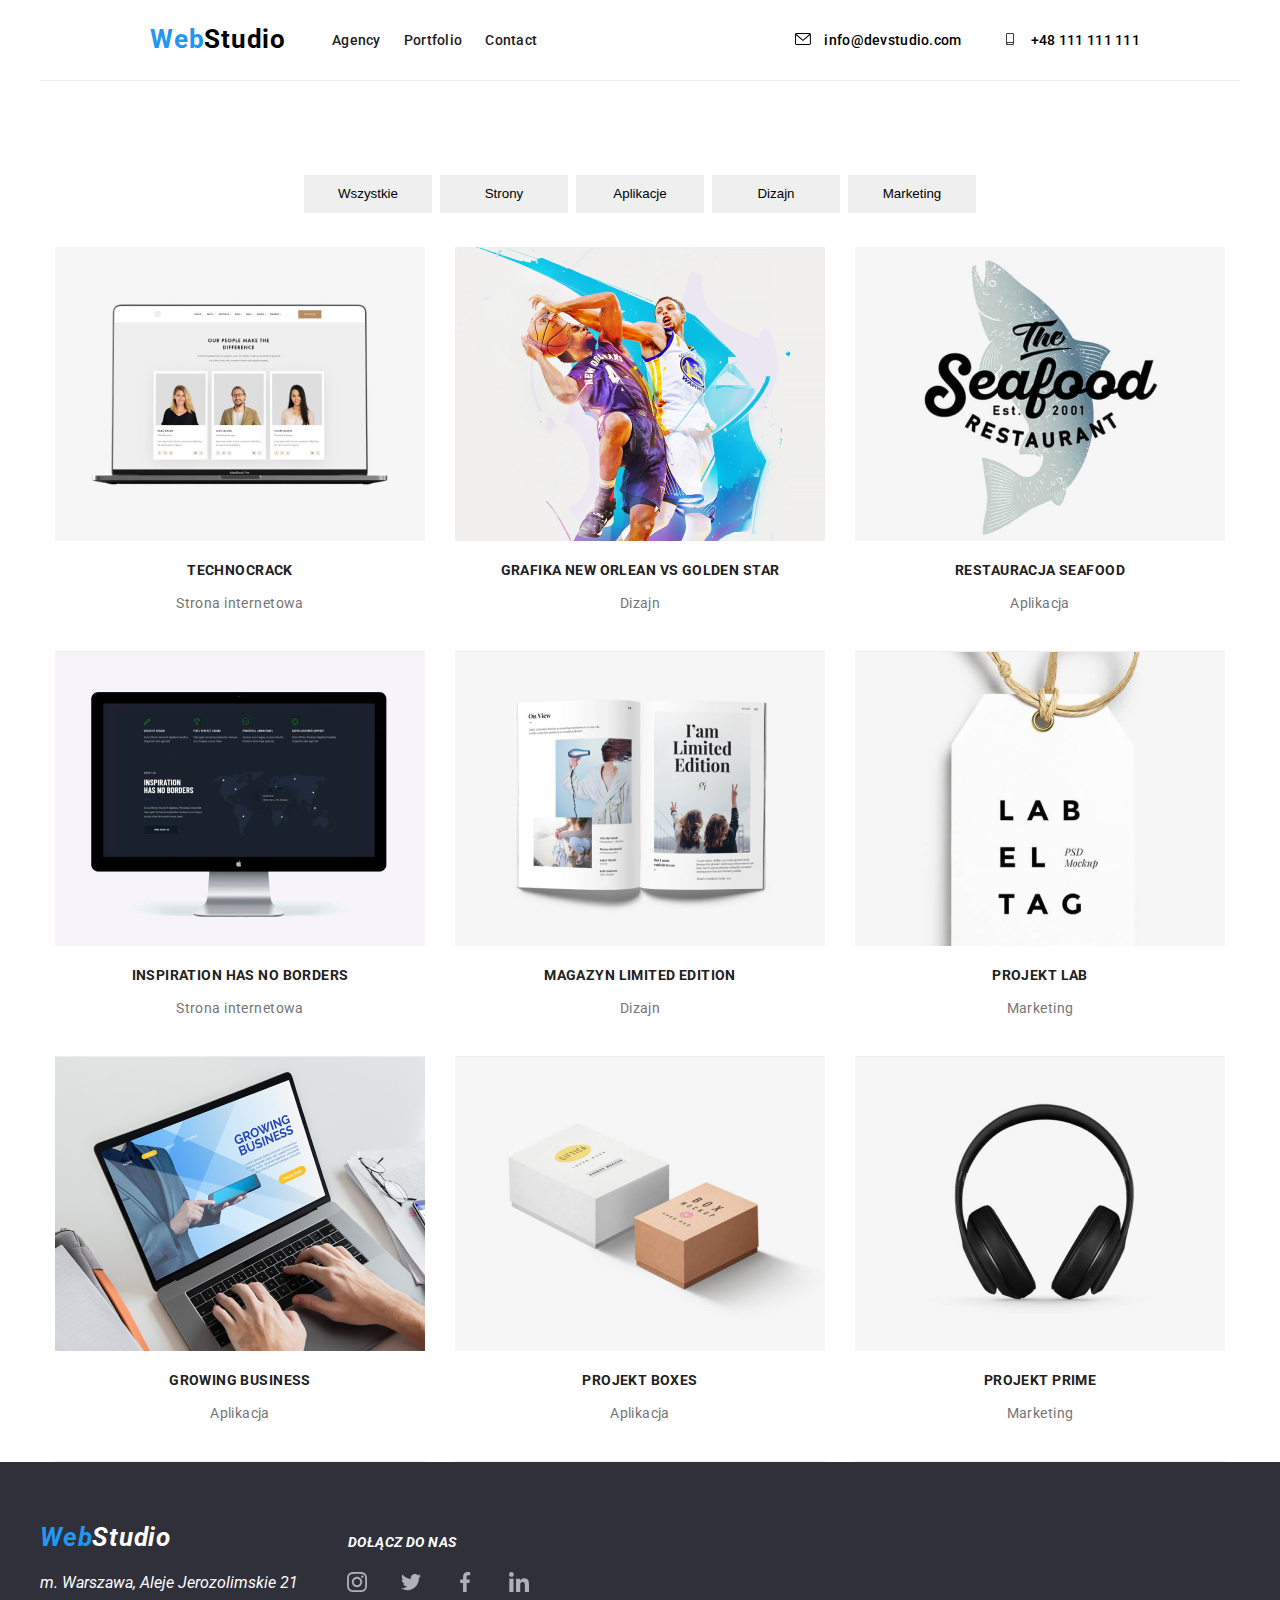
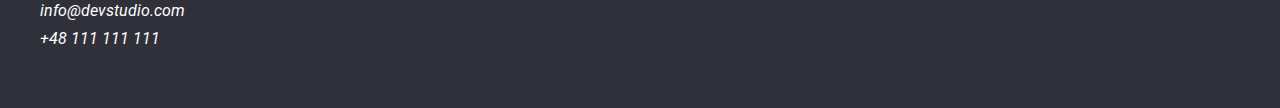
==== commit c838cda4: "last touch" ====
--- a/portfolio.html
+++ b/portfolio.html
@@ -34,19 +34,20 @@
             </nav>
             <ul class="adress_header list">
                 <li>
-                    <svg width="16" height="12" class="svg_hover">
-                        <use href="./images/symbole_heder_lorem.svg#icon-email"></use>
-                    </svg>
+                    
                     <a class="adress_header_l_i link address_color" href="mailto:info@devstudio.com">
-    
+    <svg width="16" height="12" class="svg_hover">
+        <use href="./images/symbole_heder_lorem.svg#icon-email"></use>
+    </svg>
                         info@devstudio.com</a>
                 </li>
     
                 <li>
-                    <svg width="16" height="12" class="svg_hover odstep_miedzy_email_telefon">
-                        <use href="./images/symbole_heder_lorem.svg#icon-smartphone"></use>
-                    </svg>
+                    
                     <a class="adress_header_l_i link address_color" href="tel:+48111111111">
+                        <svg width="16" height="12" class="svg_hover odstep_miedzy_email_telefon">
+                            <use href="./images/symbole_heder_lorem.svg#icon-smartphone"></use>
+                        </svg>
                         +48 111 111 111</a>
                 </li>
             </ul>
--- a/styles.css
+++ b/styles.css
@@ -200,18 +200,18 @@
 }
 .address_color{
 color: var(--secondary-color);
-fill: var(--main--color);
+
 
 }
 .address_color:focus,
-.address_color:hover,
-.svg_hover:focus,
-.svg_hover:hover{
+.address_color:hover
+{
   color: var(--main--color);
-  fill:var(--main--color);
+  
 }
 .svg_hover{
   fill: currentColor;
+  margin-right: 10px;
 }
 
 
